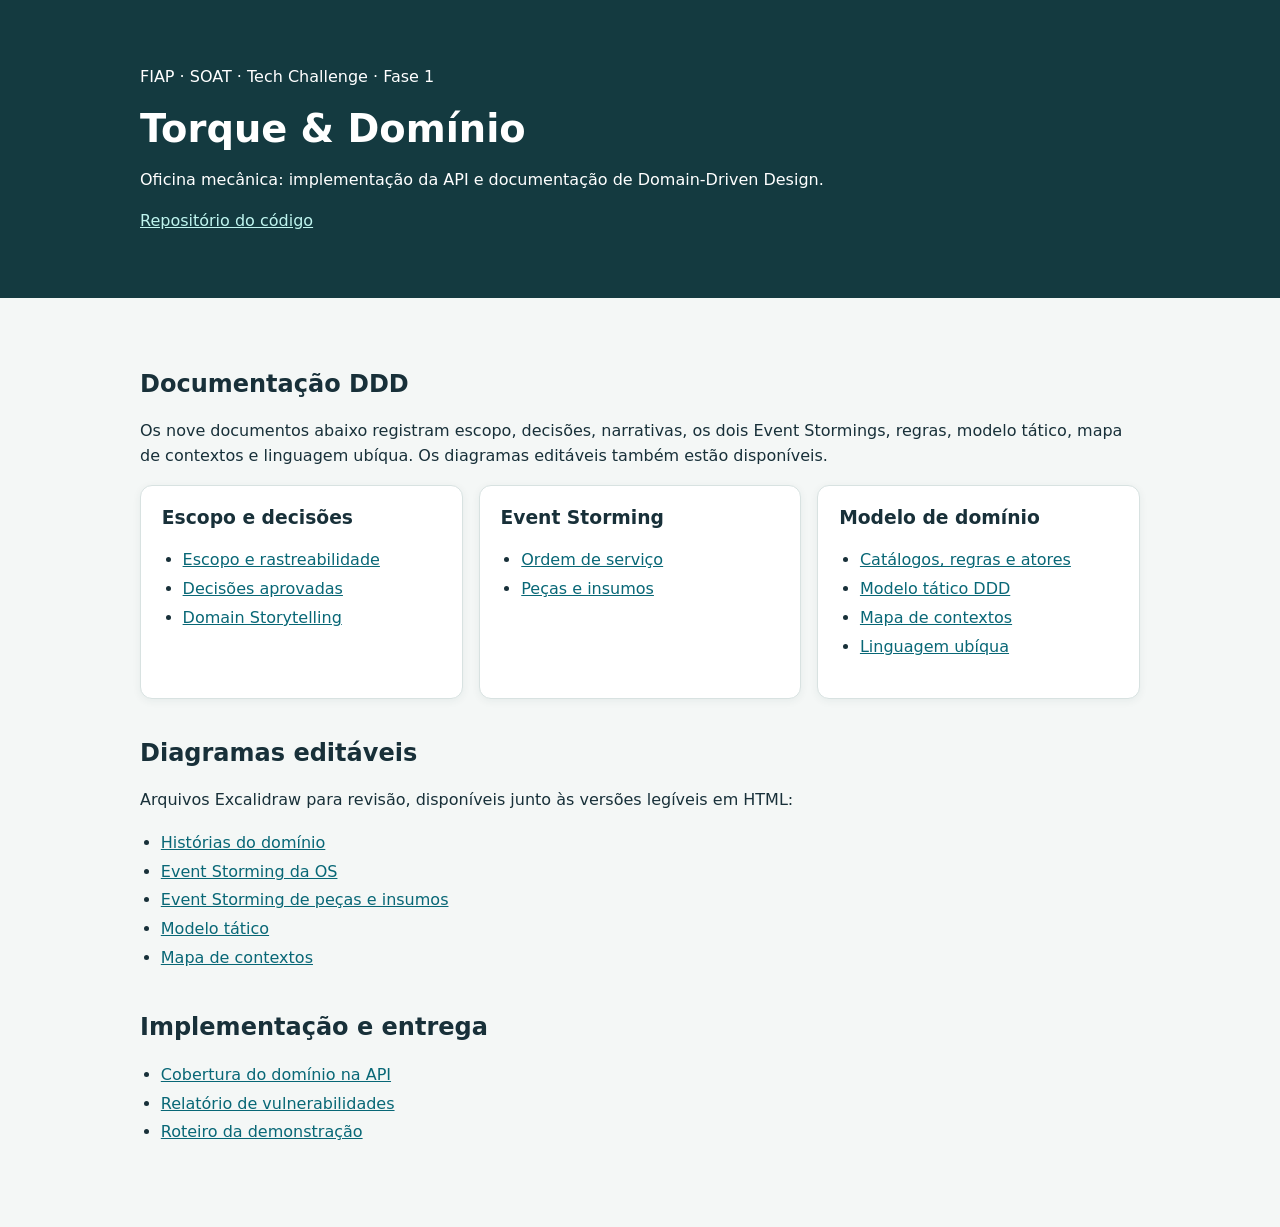
==== docs/index.html @ 81c6e002 "docs: preparar entrega da fase 1" ====
<!doctype html>
<html lang="pt-BR">
<head>
  <meta charset="utf-8">
  <meta name="viewport" content="width=device-width, initial-scale=1">
  <title>Torque &amp; Domínio | Tech Challenge Fase 1</title>
  <style>
    :root{font-family:system-ui,-apple-system,"Segoe UI",sans-serif;color:#183039;background:#f4f7f6}
    body{margin:0}header{background:#143a40;color:white;padding:3rem max(1.5rem,calc((100vw - 1000px)/2))}
    main{max-width:1000px;margin:auto;padding:2rem 1.5rem 4rem}h1{font-size:2.4rem;margin:.2rem 0}h2{margin-top:2.5rem}
    p{line-height:1.6}a{color:#086776}header a{color:#bff5ef}.grid{display:grid;grid-template-columns:repeat(auto-fit,minmax(270px,1fr));gap:1rem}
    .card{background:white;border:1px solid #d8e2e1;border-radius:12px;padding:1.3rem;box-shadow:0 2px 8px #143a4010}
    .card h3{margin-top:0}.card p{margin-bottom:.5rem}ul{line-height:1.8;padding-left:1.3rem}
  </style>
</head>
<body>
  <header>
    <p>FIAP · SOAT · Tech Challenge · Fase 1</p>
    <h1>Torque &amp; Domínio</h1>
    <p>Oficina mecânica: implementação da API e documentação de Domain-Driven Design.</p>
    <p><a href="https://github.com/CarolsAragao/OficinaMecanicaFase1">Repositório do código</a></p>
  </header>
  <main>
    <h2>Documentação DDD</h2>
    <p>Os nove documentos abaixo registram escopo, decisões, narrativas, os dois Event Stormings, regras, modelo tático, mapa de contextos e linguagem ubíqua. Os diagramas editáveis também estão disponíveis.</p>
    <div class="grid">
      <section class="card"><h3>Escopo e decisões</h3><ul>
        <li><a href="ddd/01-escopo-rastreabilidade.html">Escopo e rastreabilidade</a></li>
        <li><a href="ddd/02-decisoes-aprovadas.html">Decisões aprovadas</a></li>
        <li><a href="ddd/03-domain-storytelling.html">Domain Storytelling</a></li>
      </ul></section>
      <section class="card"><h3>Event Storming</h3><ul>
        <li><a href="ddd/04-event-storming-os.html">Ordem de serviço</a></li>
        <li><a href="ddd/05-event-storming-estoque.html">Peças e insumos</a></li>
      </ul></section>
      <section class="card"><h3>Modelo de domínio</h3><ul>
        <li><a href="ddd/06-catalogos-regras-atores.html">Catálogos, regras e atores</a></li>
        <li><a href="ddd/07-modelo-tatico-ddd.html">Modelo tático DDD</a></li>
        <li><a href="ddd/08-context-map.html">Mapa de contextos</a></li>
        <li><a href="ddd/09-linguagem-ubiqua-revisao.html">Linguagem ubíqua</a></li>
      </ul></section>
    </div>
    <h2>Diagramas editáveis</h2>
    <p>Arquivos Excalidraw para revisão, disponíveis junto às versões legíveis em HTML:</p>
    <ul>
      <li><a href="ddd/diagramas/historias-do-dominio-oficina.excalidraw">Histórias do domínio</a></li>
      <li><a href="ddd/diagramas/event-storming-ordem-de-servico.excalidraw">Event Storming da OS</a></li>
      <li><a href="ddd/diagramas/event-storming-pecas-e-insumos.excalidraw">Event Storming de peças e insumos</a></li>
      <li><a href="ddd/diagramas/modelo-tatico-ddd.excalidraw">Modelo tático</a></li>
      <li><a href="ddd/diagramas/mapa-de-contextos.excalidraw">Mapa de contextos</a></li>
    </ul>
    <h2>Implementação e entrega</h2>
    <ul>
      <li><a href="https://github.com/CarolsAragao/OficinaMecanicaFase1/blob/main/docs/cobertura-dominio.md">Cobertura do domínio na API</a></li>
      <li><a href="https://github.com/CarolsAragao/OficinaMecanicaFase1/blob/main/docs/relatorio-vulnerabilidades.md">Relatório de vulnerabilidades</a></li>
      <li><a href="https://github.com/CarolsAragao/OficinaMecanicaFase1/blob/main/docs/roteiro-video.md">Roteiro da demonstração</a></li>
    </ul>
  </main>
</body>
</html>
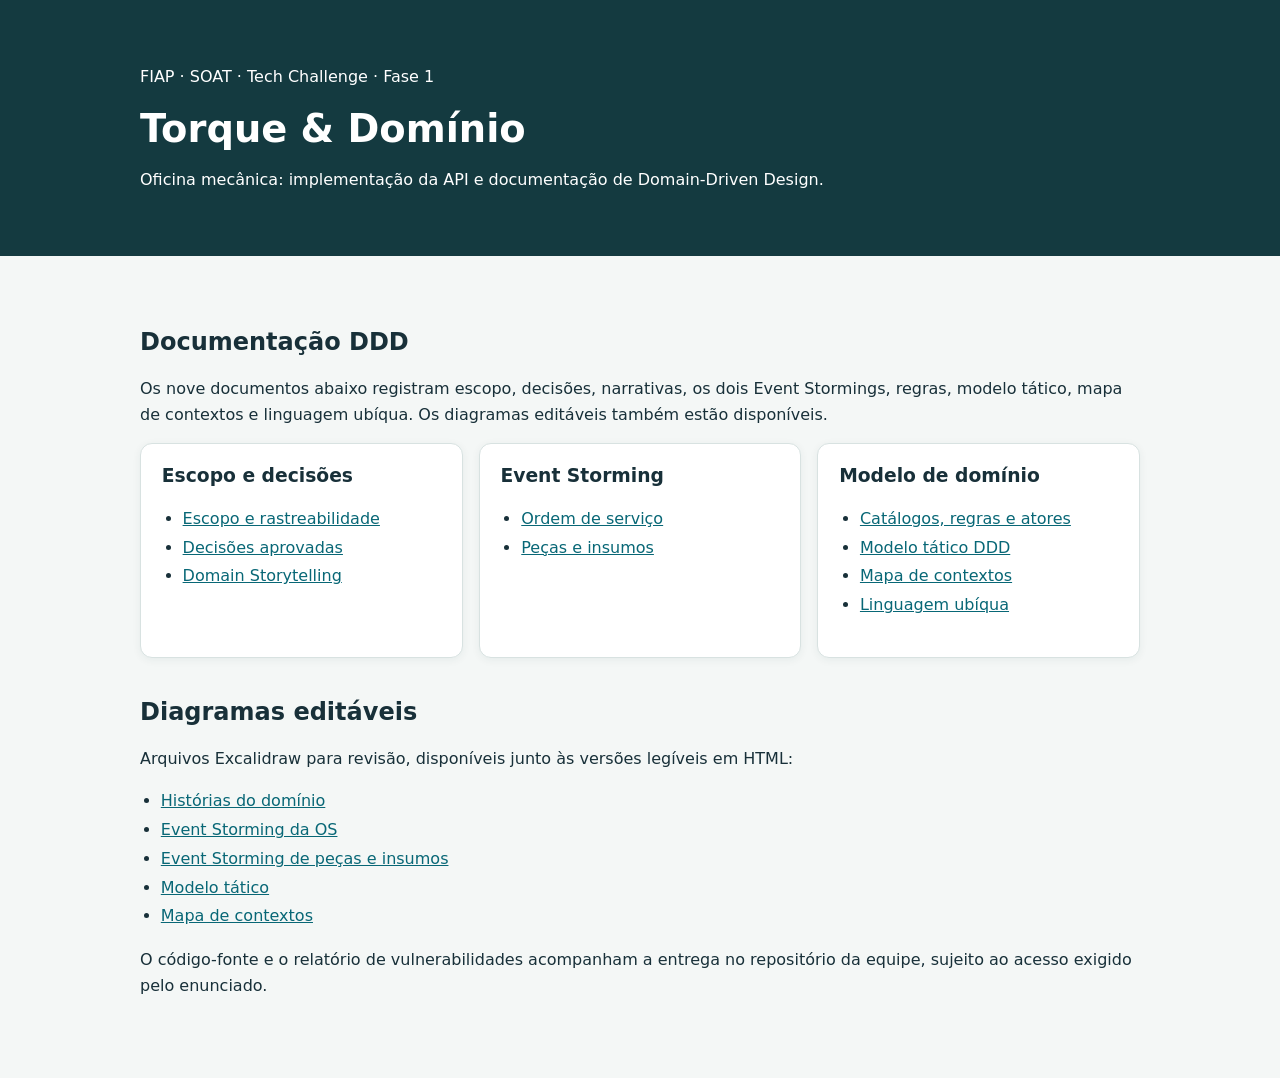
==== commit c15887a2: "chore: audita entrega da fase 1 e reforça testes de domínio" ====
--- a/docs/index.html
+++ b/docs/index.html
@@ -18,7 +18,6 @@
     <p>FIAP · SOAT · Tech Challenge · Fase 1</p>
     <h1>Torque &amp; Domínio</h1>
     <p>Oficina mecânica: implementação da API e documentação de Domain-Driven Design.</p>
-    <p><a href="https://github.com/CarolsAragao/OficinaMecanicaFase1">Repositório do código</a></p>
   </header>
   <main>
     <h2>Documentação DDD</h2>
@@ -49,12 +48,7 @@
       <li><a href="ddd/diagramas/modelo-tatico-ddd.excalidraw">Modelo tático</a></li>
       <li><a href="ddd/diagramas/mapa-de-contextos.excalidraw">Mapa de contextos</a></li>
     </ul>
-    <h2>Implementação e entrega</h2>
-    <ul>
-      <li><a href="https://github.com/CarolsAragao/OficinaMecanicaFase1/blob/main/docs/cobertura-dominio.md">Cobertura do domínio na API</a></li>
-      <li><a href="https://github.com/CarolsAragao/OficinaMecanicaFase1/blob/main/docs/relatorio-vulnerabilidades.md">Relatório de vulnerabilidades</a></li>
-      <li><a href="https://github.com/CarolsAragao/OficinaMecanicaFase1/blob/main/docs/roteiro-video.md">Roteiro da demonstração</a></li>
-    </ul>
+    <p>O código-fonte e o relatório de vulnerabilidades acompanham a entrega no repositório da equipe, sujeito ao acesso exigido pelo enunciado.</p>
   </main>
 </body>
 </html>
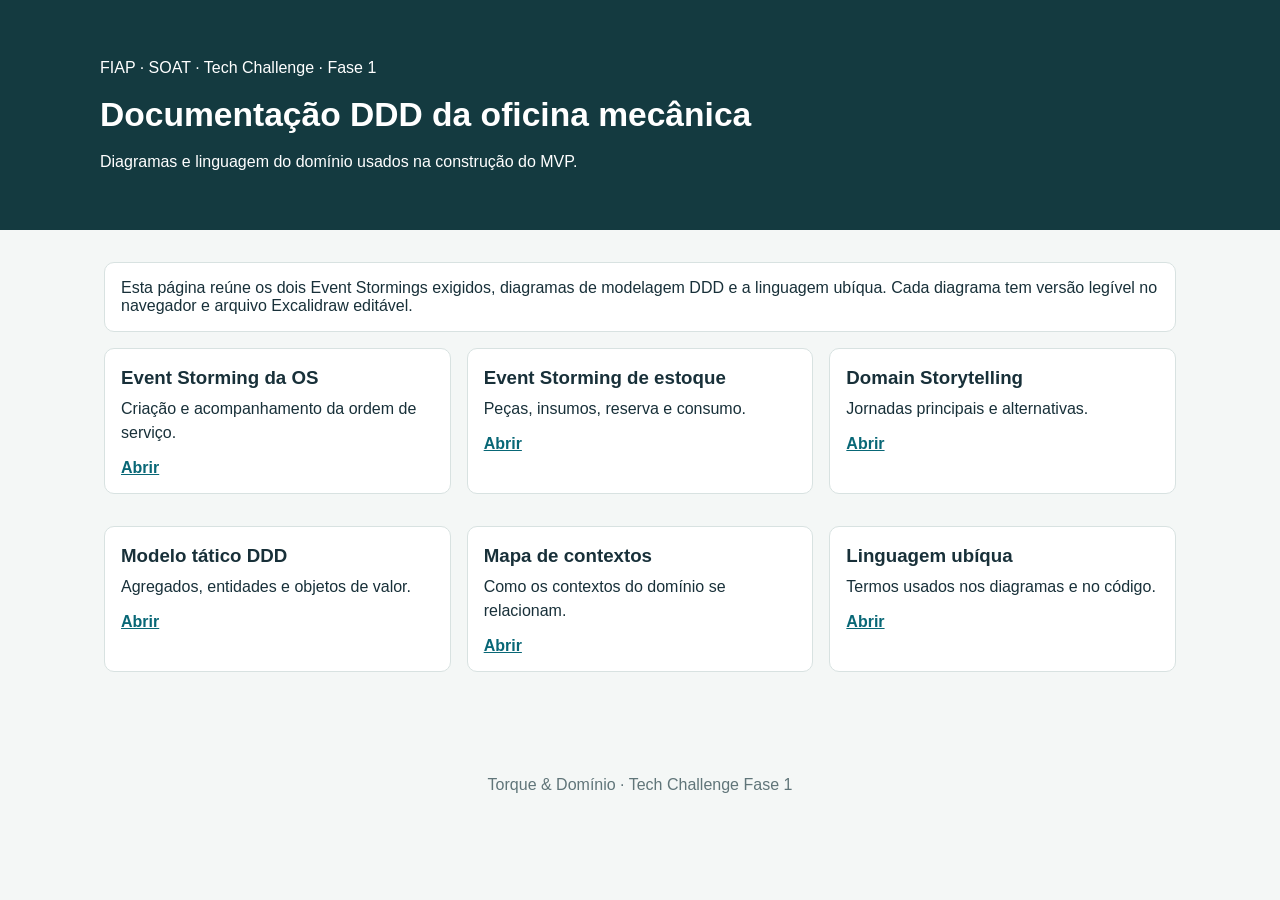
==== commit 41c6f356: "docs: simplifica documentação DDD da entrega" ====
--- a/docs/index.html
+++ b/docs/index.html
@@ -1,54 +1 @@
-<!doctype html>
-<html lang="pt-BR">
-<head>
-  <meta charset="utf-8">
-  <meta name="viewport" content="width=device-width, initial-scale=1">
-  <title>Torque &amp; Domínio | Tech Challenge Fase 1</title>
-  <style>
-    :root{font-family:system-ui,-apple-system,"Segoe UI",sans-serif;color:#183039;background:#f4f7f6}
-    body{margin:0}header{background:#143a40;color:white;padding:3rem max(1.5rem,calc((100vw - 1000px)/2))}
-    main{max-width:1000px;margin:auto;padding:2rem 1.5rem 4rem}h1{font-size:2.4rem;margin:.2rem 0}h2{margin-top:2.5rem}
-    p{line-height:1.6}a{color:#086776}header a{color:#bff5ef}.grid{display:grid;grid-template-columns:repeat(auto-fit,minmax(270px,1fr));gap:1rem}
-    .card{background:white;border:1px solid #d8e2e1;border-radius:12px;padding:1.3rem;box-shadow:0 2px 8px #143a4010}
-    .card h3{margin-top:0}.card p{margin-bottom:.5rem}ul{line-height:1.8;padding-left:1.3rem}
-  </style>
-</head>
-<body>
-  <header>
-    <p>FIAP · SOAT · Tech Challenge · Fase 1</p>
-    <h1>Torque &amp; Domínio</h1>
-    <p>Oficina mecânica: implementação da API e documentação de Domain-Driven Design.</p>
-  </header>
-  <main>
-    <h2>Documentação DDD</h2>
-    <p>Os nove documentos abaixo registram escopo, decisões, narrativas, os dois Event Stormings, regras, modelo tático, mapa de contextos e linguagem ubíqua. Os diagramas editáveis também estão disponíveis.</p>
-    <div class="grid">
-      <section class="card"><h3>Escopo e decisões</h3><ul>
-        <li><a href="ddd/01-escopo-rastreabilidade.html">Escopo e rastreabilidade</a></li>
-        <li><a href="ddd/02-decisoes-aprovadas.html">Decisões aprovadas</a></li>
-        <li><a href="ddd/03-domain-storytelling.html">Domain Storytelling</a></li>
-      </ul></section>
-      <section class="card"><h3>Event Storming</h3><ul>
-        <li><a href="ddd/04-event-storming-os.html">Ordem de serviço</a></li>
-        <li><a href="ddd/05-event-storming-estoque.html">Peças e insumos</a></li>
-      </ul></section>
-      <section class="card"><h3>Modelo de domínio</h3><ul>
-        <li><a href="ddd/06-catalogos-regras-atores.html">Catálogos, regras e atores</a></li>
-        <li><a href="ddd/07-modelo-tatico-ddd.html">Modelo tático DDD</a></li>
-        <li><a href="ddd/08-context-map.html">Mapa de contextos</a></li>
-        <li><a href="ddd/09-linguagem-ubiqua-revisao.html">Linguagem ubíqua</a></li>
-      </ul></section>
-    </div>
-    <h2>Diagramas editáveis</h2>
-    <p>Arquivos Excalidraw para revisão, disponíveis junto às versões legíveis em HTML:</p>
-    <ul>
-      <li><a href="ddd/diagramas/historias-do-dominio-oficina.excalidraw">Histórias do domínio</a></li>
-      <li><a href="ddd/diagramas/event-storming-ordem-de-servico.excalidraw">Event Storming da OS</a></li>
-      <li><a href="ddd/diagramas/event-storming-pecas-e-insumos.excalidraw">Event Storming de peças e insumos</a></li>
-      <li><a href="ddd/diagramas/modelo-tatico-ddd.excalidraw">Modelo tático</a></li>
-      <li><a href="ddd/diagramas/mapa-de-contextos.excalidraw">Mapa de contextos</a></li>
-    </ul>
-    <p>O código-fonte e o relatório de vulnerabilidades acompanham a entrega no repositório da equipe, sujeito ao acesso exigido pelo enunciado.</p>
-  </main>
-</body>
-</html>
+<!doctype html><html lang="pt-BR"><head><meta charset="utf-8"><meta name="viewport" content="width=device-width,initial-scale=1"><title>Documentação DDD | Torque &amp; Domínio</title><link rel="stylesheet" href="ddd/site.css"></head><body><header><p>FIAP · SOAT · Tech Challenge · Fase 1</p><h1>Documentação DDD da oficina mecânica</h1><p>Diagramas e linguagem do domínio usados na construção do MVP.</p></header><main><p class="intro">Esta página reúne os dois Event Stormings exigidos, diagramas de modelagem DDD e a linguagem ubíqua. Cada diagrama tem versão legível no navegador e arquivo Excalidraw editável.</p><div class="cards"><article class="card"><h2>Event Storming da OS</h2><p>Criação e acompanhamento da ordem de serviço.</p><a href="ddd/04-event-storming-os.html">Abrir</a></article><article class="card"><h2>Event Storming de estoque</h2><p>Peças, insumos, reserva e consumo.</p><a href="ddd/05-event-storming-estoque.html">Abrir</a></article><article class="card"><h2>Domain Storytelling</h2><p>Jornadas principais e alternativas.</p><a href="ddd/03-domain-storytelling.html">Abrir</a></article><article class="card"><h2>Modelo tático DDD</h2><p>Agregados, entidades e objetos de valor.</p><a href="ddd/07-modelo-tatico-ddd.html">Abrir</a></article><article class="card"><h2>Mapa de contextos</h2><p>Como os contextos do domínio se relacionam.</p><a href="ddd/08-context-map.html">Abrir</a></article><article class="card"><h2>Linguagem ubíqua</h2><p>Termos usados nos diagramas e no código.</p><a href="ddd/09-linguagem-ubiqua-revisao.html">Abrir</a></article></div></main><footer>Torque &amp; Domínio · Tech Challenge Fase 1</footer></body></html>
--- a/docs/ddd/site.css
+++ b/docs/ddd/site.css
@@ -0,0 +1,15 @@
+*{box-sizing:border-box}body{margin:0;background:#f4f7f6;color:#183039;font-family:Arial,system-ui,sans-serif}
+header{background:#143a40;color:white;padding:2.5rem max(1.5rem,calc((100vw - 1080px)/2))}
+header h1{margin:.25rem 0;font-size:2.1rem}header p{max-width:850px;line-height:1.5}
+main{max-width:1120px;margin:auto;padding:2rem 1.5rem 4rem}a{color:#086776}
+header a{color:#bff5ef}.cards{display:grid;grid-template-columns:repeat(auto-fit,minmax(285px,1fr));gap:1rem}
+.card,figure,details,.intro{background:white;border:1px solid #d8e2e1;border-radius:10px;padding:1rem;margin:0 0 1rem}
+.card h2{font-size:1.17rem;margin:.1rem 0 .5rem}.card p{line-height:1.5;margin:.4rem 0}
+.card a{display:inline-block;margin-top:.5rem;font-weight:700}
+h2{margin-top:2rem}figure{overflow:hidden}figure img{display:block;width:100%;height:auto}
+figcaption{padding:.7rem .1rem .1rem;font-size:.92rem}details summary{cursor:pointer;font-weight:700;font-size:1.1rem}
+details[open]{padding-bottom:.2rem}details figure:first-of-type{margin-top:1rem}
+table{width:100%;border-collapse:collapse;background:white}th,td{padding:.7rem;border:1px solid #d8e2e1;text-align:left;vertical-align:top;line-height:1.4}
+th{background:#e5f2ef}footer{text-align:center;color:#607579;padding:1.5rem}
+.button{display:inline-block;background:#dcefeb;color:#07545d;padding:.65rem .85rem;border-radius:8px;font-weight:700}
+@media(max-width:650px){header h1{font-size:1.65rem}main{padding:1.2rem .9rem}table{font-size:.86rem}}
